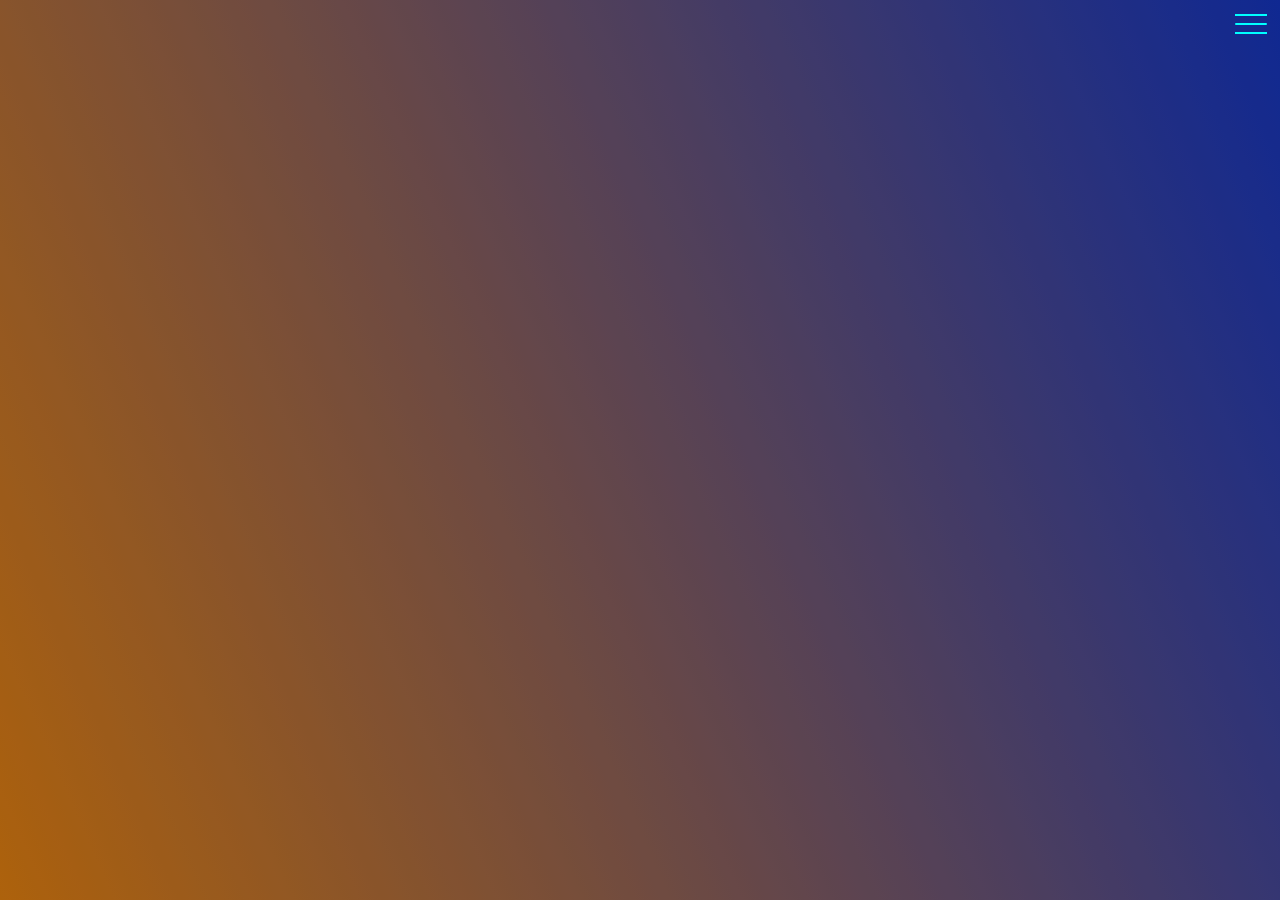
==== index.html @ e775efce "чистый сайт" ====
<!DOCTYPE html>
<html lang="en">

<head>
  <meta charset="UTF-8">
  <meta name="viewport" content="width=device-width, initial-scale=1.0">
  <title>Document</title>
  <link rel="stylesheet" href="css/style.css">
  <link rel="stylesheet" href="css/home.css">
  <script src="js/javascript.js" defer></script>
  <script src="js/jsHome.js" defer></script>
  <script src="js/gsap.min.js" dafer></script>
  <script src="js/ScrollTrigger.min.js"></script>
</head>

<body>
  <div class="container">
    <div class="burger">
      <div class="bar"></div>
    </div>

    <div class="healper-shadow">
      <div class="shadow one"></div>
      <div class="shadow two"></div>
    </div>

    <div class="screen" id="Home">
      <div class="main">
        <header class="header_one">
          <div class="header home">
            <div class="header__home">
              <h2 class="headerline-home">go surf</h2>
              <div class="travel-row">
                <div class="travel-row-low travel-row-low-1" id="North-Shore">
                  <div class="cicle cicle1" data-info="1">
                    <div class="info-point" id="1">
                      <h4 class="paragraph-wave-headerline">Information :</h4>
                      <div class="group-wave">
                        <div class="group-wave-img">
                          <div class="wave-img"></div>
                          <p class="paragraph-wave">9-7</p>
                        </div>
                        <div class="group-wave-img">
                          <div class="wave-img-water"></div>
                          <p class="paragraph-wave">+2.7</p>
                        </div>
                        <div class="group-wave-img">
                          <div class="wave-img-wind"></div>
                          <p class="paragraph-wave">4 SE</p>
                        </div>
                      </div>

                    </div>
                  </div>
                  <div class="cicle cicle2"></div>
                </div>

                <div class="travel-row-low travel-row-low-2" id="South-Shore">
                  <div class="cicle cicle1 cicle-rotate" data-info="2">
                    <div class="info-point" id="2">
                      <h4 class="paragraph-wave-headerline">Information :</h4>
                      <div class="group-wave">
                        <div class="group-wave-img">
                          <div class="wave-img"></div>
                          <p class="paragraph-wave">8-9</p>
                        </div>
                        <div class="group-wave-img">
                          <div class="wave-img-water"></div>
                          <p class="paragraph-wave">+4</p>
                        </div>
                        <div class="group-wave-img">
                          <div class="wave-img-wind"></div>
                          <p class="paragraph-wave">3 NE</p>
                        </div>
                      </div>
                    </div>
                  </div>
                  <div class="cicle cicle2"></div>
                </div>

                <div class="travel-row-low travel-row-low-3" id="West-Shore">
                  <div class="cicle cicle1 cicle-rotate" data-info="3">
                    <div class="info-point " id="3">
                      <h4 class="paragraph-wave-headerline">Information :</h4>
                      <div class="group-wave">
                        <div class="group-wave-img">
                          <div class="wave-img"></div>
                          <p class="paragraph-wave">10-11</p>
                        </div>
                        <div class="group-wave-img">
                          <div class="wave-img-water"></div>
                          <p class="paragraph-wave">+1.5</p>
                        </div>
                        <div class="group-wave-img">
                          <div class="wave-img-wind"></div>
                          <p class="paragraph-wave">8 S</p>
                        </div>
                      </div>
                    </div>
                  </div>
                  <div class="cicle cicle2"></div>
                </div>

                <div class="travel-row-low travel-row-low-4" id="East-Shore">
                  <div class="cicle cicle1" data-info="4">
                    <div class="info-point " id="4">
                      <h4 class="paragraph-wave-headerline">Information :</h4>
                      <div class="group-wave">
                        <div class="group-wave-img">
                          <div class="wave-img"></div>
                          <p class="paragraph-wave">4-5</p>
                        </div>
                        <div class="group-wave-img">
                          <div class="wave-img-water"></div>
                          <p class="paragraph-wave">+4.7</p>
                        </div>
                        <div class="group-wave-img">
                          <div class="wave-img-wind"></div>
                          <p class="paragraph-wave">5 WE</p>
                        </div>
                      </div>
                    </div>
                  </div>
                  <div class="cicle cicle2"></div>
                </div>

              </div>
              <div class="header__home-right">
                <div class="healper-header__home-rect-text">
                  <div class="header__home-rect">
                    <h2 class="header__home-rect-text">surf</h2>
                  </div>
                  <div class="header__home-rect2">
                    <h2 class="header__home-rect-text">Go</h2>
                  </div>
                </div>
                <nav class="header__home-nav">
                  <ul class="list-reset header__home-list">
                    <li class="header__home-item header__home-item-1">
                      <a class="header__home-item-link link_reset" href="">Surf</a>
                    </li>
                    <li class="header__home-item header__home-item-2">
                      <a class="header__home-item-link link_reset" href="">Travel</a>
                    </li>
                    <li class="header__home-item header__home-item-3">
                      <a class="header__home-item-link link_reset" href="">Sleep</a>
                    </li>
                  </ul>
                </nav>
                <time class="header__home-date">
                  <div class="date" id="date">
                    <div class="group-month-year" id="month-year">
                      <h3 class="year-titel">2024</h3>
                    </div>
                  </div>
                </time>
              </div>

              <div class="header__home-left">
                <div class="header__home-hederline">
                  <h5 class="header__headerlineH4-home">Surf</h5>
                  <div id="headerline-home"></div>
                  <h5 class="header__headerlineH4-home">Condition</h5>
                  <h5 class="header__headerline">Radical</h5>
                </div>
                <div class="header__home-link">
                  <nav class="header__home-nav-left">
                    <ul class="header__home-list-left list-reset">
                      <li class="header__home-item-left" data-li="North-Shore">
                        <p href="" class="header__home-item-p-index">01</p>
                        <p href="" class="header__home-item-p">North Shore</p>
                      </li>
                      <li class="header__home-item-left" data-li="South-Shore">
                        <p href="" class="header__home-item-p-index">02</p>
                        <p href="" class="header__home-item-p">South Shore</p>
                      </li>
                      <li class="header__home-item-left" data-li="West-Shore">
                        <p href="" class="header__home-item-p-index">03</p>
                        <p href="" class="header__home-item-p">West Shore</p>
                      </li>
                      <li class="header__home-item-left" data-li="East-Shore">
                        <p href="" class="header__home-item-p-index">04</p>
                        <p href="" class="header__home-item-p">East Shore</p>
                      </li>
                    </ul>
                  </nav>
                </div>

              </div>
            </div>
          </div>
        </header>
      </div>
      <div class="next-page">
        <div class="container-home">
          <h2>333</h2>
          <p>Lorem ipsum dolor sit amet consectetur, adipisicing elit. Accusamus nam quo dolorem sint ex repellat! Modi,
            voluptatum rem ipsa itaque adipisci vel minima, quisquam quidem tenetur reiciendis non soluta quis?</p>
        </div>
      </div>
    </div>

    <div class="screen" id="Winter">
      <div class="main">
        <header class="header_two">
          <div class="header">
            <div class="header__item">
              <h2 class="headerline">
                Winter
              </h2>
              <p class="paragraph">Lorem ipsum dolor sit amet consectetur adipisicing elit. Ad, tempore minus
                expedita
                facere fugit aspernatur voluptas vero laudantium nemo animi eveniet error illo omnis doloribus nobis
                modi ex laboriosam iste?</p>
              <button class="btn">Read more</button>
            </div>
          </div>
        </header>
      </div>
      <div class="next-page">
        <div class="2" data-x="Winter">
          <h2>222</h2>
          <p>Lorem ipsum dolor sit amet consectetur, adipisicing elit. Accusamus nam quo dolorem sint ex repellat! Modi,
            voluptatum rem ipsa itaque adipisci vel minima, quisquam quidem tenetur reiciendis non soluta quis?</p>
        </div>
      </div>
    </div>


    <div class="screen" id="Forest">
      <div class="main">
        <header class="header_three">
          <div class="header">
            <div class="header__item">
              <h2 class="headerline">
                home
              </h2>
              <p class="paragraph">Lorem ipsum dolor sit amet consectetur adipisicing elit. Ad, tempore minus
                expedita
                facere fugit aspernatur voluptas vero laudantium nemo animi eveniet error illo omnis doloribus nobis
                modi ex laboriosam iste?</p>
              <button class="btn">Read more</button>
            </div>
          </div>
        </header>
      </div>
      <div class="next-page">
        <div class="3" data-x="Forest">
          <h2>1111</h2>
          <p>Lorem ipsum dolor sit amet consectetur, adipisicing elit. Accusamus nam quo dolorem sint ex repellat! Modi,
            voluptatum rem ipsa itaque adipisci vel minima, quisquam quidem tenetur reiciendis non soluta quis?</p>
        </div>
      </div>
    </div>

    <div class="screen" id="Beach">
      <div class="main">
        <header class="header_four">
          <div class="header">
            <div class="header__item">
              <h2 class="headerline">
                home
              </h2>
              <p class="paragraph">Lorem ipsum dolor sit amet consectetur adipisicing elit. Ad, tempore minus
                expedita
                facere fugit aspernatur voluptas vero laudantium nemo animi eveniet error illo omnis doloribus nobis
                modi ex laboriosam iste?</p>
              <button class="btn">Read more</button>
            </div>
          </div>
        </header>
      </div>
      <div class="next-page">
        <div class="4" data-x="Beach">
          <h2>444444</h2>
          <p>Lorem ipsum dolor sit amet consectetur, adipisicing elit. Accusamus nam quo dolorem sint ex repellat! Modi,
            voluptatum rem ipsa itaque adipisci vel minima, quisquam quidem tenetur reiciendis non soluta quis?</p>
        </div>
      </div>
    </div>

    <nav class="nav__link">
      <ul class="link__list list-reset">
        <li class="link__list-item">
          <a class="link__list-link" data-link="Home" href="" style="--i: .1s">Home</a>
        </li>
        <li class="link__list-item">
          <a class="link__list-link" data-link="Winter" href="" style="--i: .15s">Winter</a>
        </li>
        <li class="link__list-item">
          <a class="link__list-link" data-link="Forest" href="" style="--i: .2s">Forest</a>
        </li>
        <li class="link__list-item">
          <a class="link__list-link" data-link="Beach" href="" style="--i: .3s">Beach</a>
        </li>
      </ul>
    </nav>
  </div>
</body>

</html>
---- css/style.css ----
* {
  padding: 0;
  margin: 0;
  box-sizing: border-box;
}



@font-face {
  font-family: outfit-c;
  src: url(../fonts/outfit-regular.woff2);
}

@font-face {
  font-family: "Montserrat";
  src: url("../fonts/Montserrat-Regular.woff2") format("woff2");
  src: url("../fonts/Montserrat-Regular.woff") format("woff");
  font-weight: 400;
  font-display: swap;
}

@font-face {
    font-family: "Montserrat";
    src: url("../fonts/Montserrat-SemiBold.woff2") format("woff2");
    src: url("../fonts/Montserrat-SemiBold.woff") format("woff");
    font-weight: 600;
    font-display: swap;
}

@font-face {
  font-family: "Montserrat";
  src: url("../fonts/Montserrat-Bold.woff2") format("woff2");
  src: url("../fonts/Montserrat-Bold.woff") format("woff");
  font-weight: 700;
  font-display: swap;
}

@font-face {
  font-family: "Montserrat";
  src: url("../fonts/Montserrat-ExtraBold.woff2") format("woff2");
  src: url("../fonts/Montserrat-ExtraBold.woff") format("woff");
  font-weight: 800;
  font-display: swap;
}

body {
  font-family: Montserrat;
  font-weight: 600;
}


.list-reset {
  list-style: none;
  padding: 0;
  margin: 0;
}

span {
  font-weight: 300;
}

.burger {
  position: absolute;
  right: 1%;
  top: 0;
  height: 3rem;
  width: 2rem;
  cursor: pointer;
  display: flex;
  align-items: center;
  justify-content: center;
  transition: 0.5s;
  z-index: 1000;
}

.bar {
  height: .1rem;
  width: 100%;
  border-radius: 2px;
  background-color: aqua;
  transition: .3s;
  position: relative;
}

.bar::after,
.bar::before {
  content: '';
  position: absolute;
  height: inherit;
  width: inherit;
  transition: 0.3s;
  background-color: aqua;
}


.bar::after {
  transform: translateY(9px);
}

.bar::before {
  transform: translateY(-9px);
}


/* тени */
.healper-shadow {
  position: relative;
}

.shadow {
  position: absolute;
  width: 100%;
  height: 100vh;
  top: 0;
  left: 0;
  transform-style: preserve-3d;
  transform-origin: left;
  transition: 0.5s;
  background-color: black;
}

.one {
  z-index: -10;
  opacity: .15;
}

.two {
  z-index: -20;
  opacity: .1;
}

/* next PAGE */
.next-page {
  width: 100%;
  height: 100vh;
}



/* PEGE */

.container {
  position: relative;
  margin: 0 auto;
  height: 100vh;
  width: 100%;
  transform-style: preserve-3d;
  background-blend-mode: screen;
  background: linear-gradient(66deg, #e38010, #1535bf);
  transition: 1s;
}

.main {
  position: relative;
  width: 100%;
  left: 0;
  z-index: 5;
  overflow: hidden;
  transform-origin: left;
  transform-style: preserve-3d;
  transition: 1s;
}

header {
  min-height: 100vh;
  width: 100%;
  position: relative;
}

header.header_one {
  background-repeat: no-repeat;
  background-size: cover;
  background-position: center center;
  background-image: url(../img/Surf_The_Wave.jpg);
}

header.header_two {
  background-color: blue;
}

header.header_three {
  background-color: white;
}

header.header_four {
  background-color: red;
}

.header {
  position: absolute;
  width: 100%;
  height: 100%;
  left: 0;
  top: 0;
  display: flex;
  justify-content: center;
  align-items: center;
  justify-content: center;
  background-color: rgba(43, 52, 59, 0.5);
}

.headerline {
  font-size: 2.7rem;
}

.btn {
  color: white;
  padding: 15px 10px;
  border: 1px solid wheat;
  border-radius: 10px;
  cursor: pointer;
  text-transform: uppercase;
  background-color: transparent;
}

/* список */

.link__list {
  position: absolute;
  right: 0;
  bottom: 0;
  width: 20%;
  height: 100%;
  display: flex;
  flex-direction: column;
  align-items: center;
  justify-content: center;
}

.link__list-link {
  text-decoration: none;
  font-size: 1.7rem;
  font-weight: 600;
  line-height: 400%;
  letter-spacing: 2px;
  z-index: 1;
  color: aquamarine;
  opacity: 0;
}



/* анимация !!!!!!!!! */
.activeBurger {
  transform: rotate(360deg);
  background-color: transparent;
}

.activeBurger::after {
  transform: translateY(0) (45deg);
}

.activeBurger::before {
  transform: translateY(0) (-45deg);
}

.activeMain {
  animation: main-animation 0.9s ease-out;
  cursor: pointer;
  transform: perspective(90vw) rotateY(20deg) translateZ(30vw) scale(0.5);
  z-index: 30;
}

.activeShadowOne {
  transform: perspective(90vw) rotateY(25deg) translateZ(20vw) scale(0.5);
}

.activeShadowTwo {
  transform: perspective(90vw) rotateY(25deg) translateZ(15vw) scale(0.5);
}

.linkActive {
  animation: appear 3s forwards ease var(--i);
}

/* hover !!!!!!! */
.hoverMain {
  transform: perspective(90vw) rotateY(20deg) translateZ(32vw) scale(0.5);
}

.hoverShadow {
  transform: perspective(90vw) rotateY(20deg) translateZ(25vw) scale(0.5);
}


/* key-frames */

@keyframes main-animation {
  from {
    transform: translate(0);
  }

  to {
    transform: perspective(90vw) rotateY(20deg) translateZ(30vw) scale(0.5);
  }
}

@keyframes appear {
  from {
    transform: translateY(-10px);
    opacity: 0;
  }

  to {
    transform: translateY(10px);
    opacity: 1;
  }
}
---- css/home.css ----
@font-face {
  font-family: outfit-c;
  src: url(../fonts/outfit-regular.woff2);
}

@font-face {
  font-family: "Montserrat";
  src: url("../fonts/Montserrat-Regular.woff2") format("woff2");
  src: url("../fonts/Montserrat-Regular.woff") format("woff");
  font-weight: 400;
  font-display: swap;
}

@font-face {
    font-family: "Montserrat";
    src: url("../fonts/Montserrat-SemiBold.woff2") format("woff2");
    src: url("../fonts/Montserrat-SemiBold.woff") format("woff");
    font-weight: 600;
    font-display: swap;
}

@font-face {
  font-family: "Montserrat";
  src: url("../fonts/Montserrat-Bold.woff2") format("woff2");
  src: url("../fonts/Montserrat-Bold.woff") format("woff");
  font-weight: 700;
  font-display: swap;
}

@font-face {
  font-family: "Montserrat";
  src: url("../fonts/Montserrat-ExtraBold.woff2") format("woff2");
  src: url("../fonts/Montserrat-ExtraBold.woff") format("woff");
  font-weight: 800;
  font-display: swap;
}


container-home {
  max-width: 1462px;
  margin: 0 auto;
}

.link_reset {
  text-decoration: none;
}

.home {
  background: radial-gradient(62.09% 62.09% at 42.87% 49.23%, rgba(34, 34, 34, 0.43) 0%, #0F0F0F 100%);
}


.headerline-home {
  position: absolute;
  left: 5%;
  top: 0;
  color: #FFF;
  width: 464px;
  font-size: 200px;
  font-style: normal;
  font-weight: 800;
  line-height: 156px;
  text-transform: uppercase;
  opacity: 0.2;
  z-index: 1000;
}

.header__home {
  width: 100%;
  height: 100%;
  color: white;
  display: flex;
  position: relative;
}

.travel-row {
  position: absolute;
  right: 0%;
  top: -5%;
  width: 1062px;
  height: 1265px;
  background-repeat: no-repeat;
  background-image: url(../img/Shape.svg);
}

.travel-row-low-1 {
  position: absolute;
  right: 30%;
  top: 7%;
  width: 203.202px;
  height: 234.583px;
  background-repeat: no-repeat;
  background-size: cover;
  background-image: url(../img/Path.svg);
  transition: 0.5s;
  opacity: 0;
}

.travel-row-low-2 {
  position: absolute;
  right: 12%;
  top: 19%;
  width: 203.202px;
  height: 234.583px;
  background-repeat: no-repeat;
  background-size: cover;
  background-image: url(../img/Path.svg);
  transform: rotate(37deg);
  transition: 0.5s;
  opacity: 0;
}

.travel-row-low-3 {
  position: absolute;
  right: 50%;
  top: 0%;
  width: 203.202px;
  height: 234.583px;
  background-repeat: no-repeat;
  background-size: cover;
  background-image: url(../img/Path.svg);
  transform: rotate(37deg);
  transition: 0.5s;
  opacity: 0;
}

.travel-row-low-4 {
  position: absolute;
  right: 42%;
  top: 4%;
  width: 203.202px;
  height: 234.583px;
  background-repeat: no-repeat;
  background-size: cover;
  background-image: url(../img/Path.svg);
  transition: 0.5s;
  opacity: 0;
}

.cicle {
  width: 13px;
  height: 13px;
  border-radius: 100%;
  background-color: #4AF6CD;
}

.cicle2 {
  position: absolute;
  right: 13%;
  top: 0%;
}

.cicle1 {
  position: absolute;
  right: 87%;
  top: 100%;
}

.cicle-rotate {
  transform: rotate(-37deg);
}

.info-point {
  width: 250px;
  position: absolute;
  left: 0%;
  bottom: 0%;
  padding: 20px 30px;
  border-radius: 15px;
  display: flex;
  flex-direction: column;
  justify-content: center;
  align-items: center;
  background-color: rgba(0, 0, 0, 0.6);
  transition: 0.5s;
  opacity: 0;
  z-index: -10;
}

.info-point-open {
  animation: openInfo .5s forwards ease;
  z-index: 20;
}

@keyframes openInfo {
  from {
    opacity: 0;
    transform: translate(0);
  }

  to {
    opacity: 1;
    transform: translateX(50px);
  }
}

.group-wave {
  display: flex;
  align-items: center;
  gap: 20px;
}

.group-wave-img {
  display: flex;
  align-items: center;
  justify-content: center;
  flex-direction: column;
}

.wave-img {
  display: flex;
  align-items: center;
  justify-content: center;
  width: 40px;
  height: 30px;
  background-repeat: no-repeat;
  background-position: center;
  background-size: cover;
  background-image: url(../img/SurfWave.svg);
}

.wave-img-water {
  display: flex;
  align-items: center;
  justify-content: center;
  width: 40px;
  height: 30px;
  background-size: contain;
  background-repeat: no-repeat;
  background-position: center;
  background-image: url(../img/Water.svg);
}

.wave-img-wind {
  display: flex;
  align-items: center;
  justify-content: center;
  width: 40px;
  height: 30px;
  background-size: contain;
  background-repeat: no-repeat;
  background-position: center;
  background-image: url(../img/Wind.svg);
}

.paragraph-wave {
  color: #FFF;
  text-align: center;
  font-size: 16px;
  font-style: normal;
  font-weight: 800;
  line-height: 23px;
}

.paragraph-wave-headerline {
  width: 100%;
  margin-bottom: 10px;
  color: #FFF;
  text-align: center;
  font-size: 24px;
  font-style: normal;
  font-weight: 800;
  line-height: 23px;
}


.header__home-right {
  display: flex;
  padding: 0 0 47px 0;
  width: 10%;
  flex-direction: column;
  position: relative;
  border-right: 1px solid rgba(255, 255, 255, 0.43);
}

.header__home-left {
  display: flex;
  padding: 0 80px 47px 0;
  flex-direction: column;
  justify-content: end;
  width: 90%;
}

/* rigth */

.healper-header__home-rect-text {
  width: 100%;
  overflow: hidden;
  margin-bottom: auto;
}

.header__home-rect {
  display: flex;
  margin-bottom: 20px;
  align-items: center;
  width: 100%;
  height: 180px;
  background-color: #4AF6CD;
  display: flex;
  align-items: center;
  justify-content: center;
}

.header__home-rect-text {
  color: #FFF;
  font-size: 60px;
  font-style: normal;
  font-weight: 800;
  text-transform: uppercase;
  transform: rotate(-90deg);
}

.header__home-rect2 {
  display: flex;
  align-items: center;
  width: 100%;
  height: 110px;
  display: flex;
  align-items: center;
  justify-content: center;
}

.header__home-list {
  display: flex;
  flex-direction: column;
  align-items: center;
  gap: 37px;
  margin-bottom: 82px;
}

.header__home-item {
  display: flex;
  align-items: center;
  justify-content: center;
  padding: 56px 0 0 0;
  width: 100%;
  background-position: 42% 0%;
  background-repeat: no-repeat;
  background-size: 59px 46px;
  background-image: url(../img/Surf.svg);
}

.header__home-item {
  display: flex;
  align-items: center;
  justify-content: center;
  padding: 56px 0 0 0;
  width: 100%;
}

.header__home-item-1 {
  background-image: url(../img/Surf.svg);
  background-position: 42% 0%;
  background-repeat: no-repeat;
  background-size: 59px 46px;
}

.header__home-item-2 {
  background-image: url(../img/Travel.svg);
  background-position: 50% 0%;
  background-repeat: no-repeat;
  background-size: 59px 46px;
}

.header__home-item-3 {
  background-image: url(../img/Camp.svg);
  background-position: 50% 0%;
  background-repeat: no-repeat;
  background-size: 59px 46px;
}


.header__home-item-link {
  color: #FFF;
  font-size: 12px;
  font-style: normal;
  font-weight: 500;
  line-height: 14px;
}

.header__home-date {
  display: flex;
  width: 100%;
  justify-content: center;
}

.date {
  display: flex;
  flex-direction: column-reverse;
  align-items: center;
}

.day-titel {
  color: #FFF;
  font-size: 72px;
  font-style: normal;
  font-weight: 800;
  line-height: 64px;
  /* 88.889% */
  text-transform: uppercase;
}

.group-month-year {
  display: flex;
  flex-direction: row-reverse;
}

.month-titel {
  color: #FFF;
  font-size: 16px;
  font-style: normal;
  font-weight: 300;
  line-height: 19px;
  padding-right: 4px;
  border-right: 1px solid #FFF;
}

.month-titel::first-letter {
  text-transform: uppercase;
}

.year-titel {
  color: #FFF;
  font-size: 16px;
  font-style: normal;
  font-weight: 300;
  line-height: 19px;
  padding-left: 4px;
}








.header__headerlineH4-home {
  color: #FFF;
  text-align: right;
  font-size: 22px;
  font-style: normal;
  font-weight: 400;
  line-height: 32px;
  letter-spacing: 7.333px;
  text-transform: uppercase;
  opacity: 0.5;
}

.header__headerline-home {
  color: #FFF;
  text-align: right;
  font-size: 80px;
  font-style: normal;
  font-weight: 800;
  line-height: 86px;
  /* 107.5% */
  text-transform: uppercase;
}

.header__headerline {
  color: #FFF;
  text-align: right;
  font-size: 40px;
  font-style: normal;
  font-weight: 800;
  line-height: 86px;
  /* 215% */
  text-transform: uppercase;
  margin-bottom: 80px;
}

.header__home-list-left {
  display: flex;
  justify-content: end;
  gap: 40px;
}

.header__home-item-left {
  position: relative;
  display: flex;
  align-items: center;
  max-width: 200px;
  width: 100%;
  z-index: 10;
  transition: 1s;
  opacity: 0;
}

.header__home-item-left::before {
  content: '';
  position: absolute;
  top: -50%;
  width: 100%;
  height: 4px;
  transition: 0.5s;
  background-color: #FFF;
}


.header__home-item-p-index {
  margin-right: auto;
  color: #FFF;
  font-size: 24px;
  font-style: normal;
  font-weight: 800;
  line-height: 34px;
  text-transform: uppercase;
}

.header__home-item-p {
  color: #FFF;
  text-align: right;
  font-size: 16px;
  font-style: normal;
  font-weight: 300;
  line-height: 19px;
}

/* hover */

.header__home-item-left:hover::before {
  top: -60%;
  background-color: rgba(255, 255, 255, 0.7);
}


/* линия */
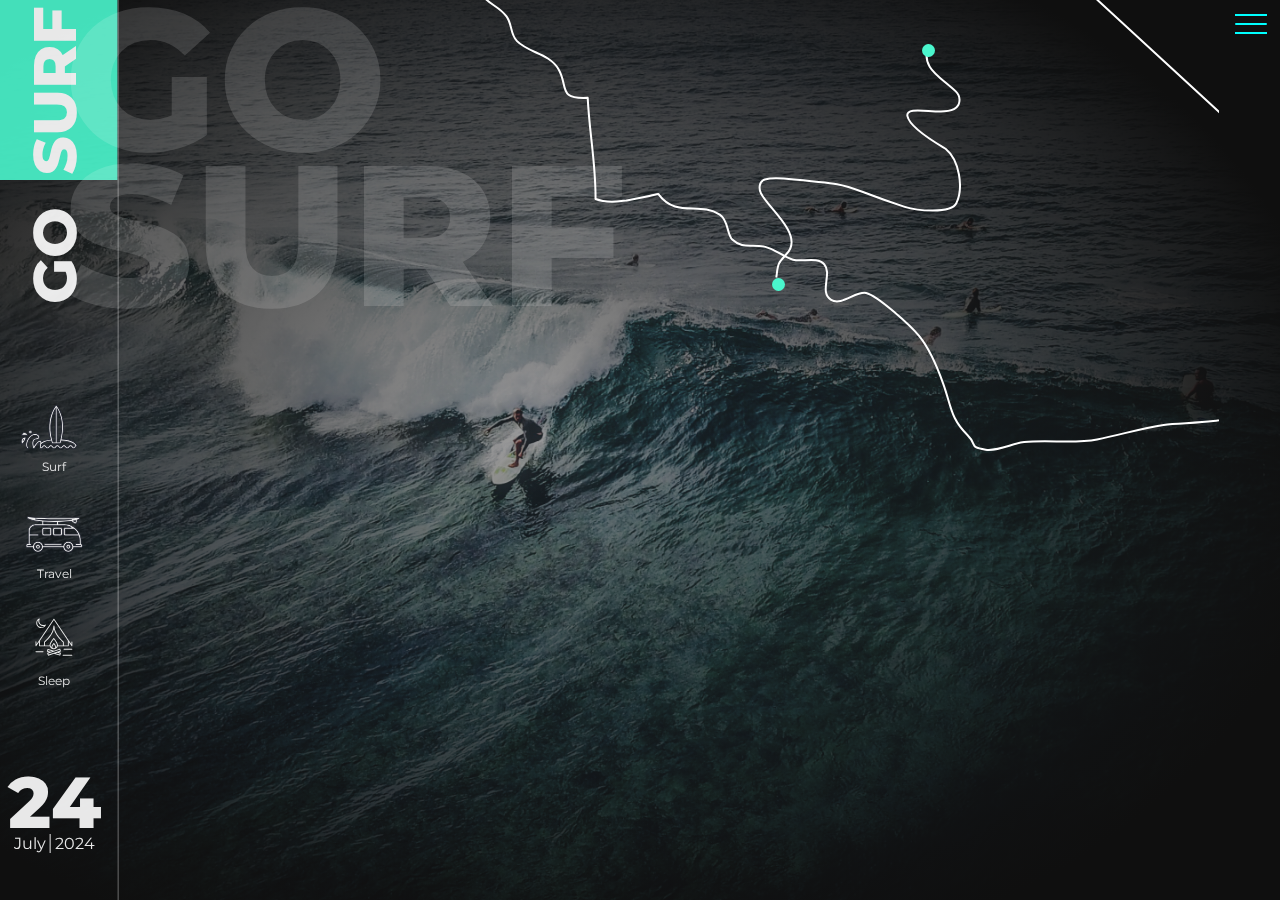
==== commit 8b2d2a0a: "работал над 2 страницей, + parallax эфект + hover эфект + убран баг связанный с меню" ====
--- a/index.html
+++ b/index.html
@@ -5,12 +5,16 @@
   <meta charset="UTF-8">
   <meta name="viewport" content="width=device-width, initial-scale=1.0">
   <title>Document</title>
+
+  <script src="libs/gsap/gsap.min.js" defer></script>
+  <script src="libs/gsap/ScrollTrigger.min.js" defer></script>
+  <script src="libs/gsap/ScrollSmoother.min.js" defer></script>
+
   <link rel="stylesheet" href="css/style.css">
   <link rel="stylesheet" href="css/home.css">
   <script src="js/javascript.js" defer></script>
   <script src="js/jsHome.js" defer></script>
-  <script src="js/gsap.min.js" dafer></script>
-  <script src="js/ScrollTrigger.min.js"></script>
+
 </head>
 
 <body>
@@ -193,92 +197,9 @@
       </div>
       <div class="next-page">
         <div class="container-home">
-          <h2>333</h2>
-          <p>Lorem ipsum dolor sit amet consectetur, adipisicing elit. Accusamus nam quo dolorem sint ex repellat! Modi,
-            voluptatum rem ipsa itaque adipisci vel minima, quisquam quidem tenetur reiciendis non soluta quis?</p>
         </div>
       </div>
     </div>
-
-    <div class="screen" id="Winter">
-      <div class="main">
-        <header class="header_two">
-          <div class="header">
-            <div class="header__item">
-              <h2 class="headerline">
-                Winter
-              </h2>
-              <p class="paragraph">Lorem ipsum dolor sit amet consectetur adipisicing elit. Ad, tempore minus
-                expedita
-                facere fugit aspernatur voluptas vero laudantium nemo animi eveniet error illo omnis doloribus nobis
-                modi ex laboriosam iste?</p>
-              <button class="btn">Read more</button>
-            </div>
-          </div>
-        </header>
-      </div>
-      <div class="next-page">
-        <div class="2" data-x="Winter">
-          <h2>222</h2>
-          <p>Lorem ipsum dolor sit amet consectetur, adipisicing elit. Accusamus nam quo dolorem sint ex repellat! Modi,
-            voluptatum rem ipsa itaque adipisci vel minima, quisquam quidem tenetur reiciendis non soluta quis?</p>
-        </div>
-      </div>
-    </div>
-
-
-    <div class="screen" id="Forest">
-      <div class="main">
-        <header class="header_three">
-          <div class="header">
-            <div class="header__item">
-              <h2 class="headerline">
-                home
-              </h2>
-              <p class="paragraph">Lorem ipsum dolor sit amet consectetur adipisicing elit. Ad, tempore minus
-                expedita
-                facere fugit aspernatur voluptas vero laudantium nemo animi eveniet error illo omnis doloribus nobis
-                modi ex laboriosam iste?</p>
-              <button class="btn">Read more</button>
-            </div>
-          </div>
-        </header>
-      </div>
-      <div class="next-page">
-        <div class="3" data-x="Forest">
-          <h2>1111</h2>
-          <p>Lorem ipsum dolor sit amet consectetur, adipisicing elit. Accusamus nam quo dolorem sint ex repellat! Modi,
-            voluptatum rem ipsa itaque adipisci vel minima, quisquam quidem tenetur reiciendis non soluta quis?</p>
-        </div>
-      </div>
-    </div>
-
-    <div class="screen" id="Beach">
-      <div class="main">
-        <header class="header_four">
-          <div class="header">
-            <div class="header__item">
-              <h2 class="headerline">
-                home
-              </h2>
-              <p class="paragraph">Lorem ipsum dolor sit amet consectetur adipisicing elit. Ad, tempore minus
-                expedita
-                facere fugit aspernatur voluptas vero laudantium nemo animi eveniet error illo omnis doloribus nobis
-                modi ex laboriosam iste?</p>
-              <button class="btn">Read more</button>
-            </div>
-          </div>
-        </header>
-      </div>
-      <div class="next-page">
-        <div class="4" data-x="Beach">
-          <h2>444444</h2>
-          <p>Lorem ipsum dolor sit amet consectetur, adipisicing elit. Accusamus nam quo dolorem sint ex repellat! Modi,
-            voluptatum rem ipsa itaque adipisci vel minima, quisquam quidem tenetur reiciendis non soluta quis?</p>
-        </div>
-      </div>
-    </div>
-
     <nav class="nav__link">
       <ul class="link__list list-reset">
         <li class="link__list-item">
--- a/css/style.css
+++ b/css/style.css
@@ -130,14 +130,9 @@
 }
 
 /* next PAGE */
-.next-page {
-  width: 100%;
-  height: 100vh;
-}
-
-
 
 /* PEGE */
+
 
 .container {
   position: relative;
@@ -172,18 +167,6 @@
   background-size: cover;
   background-position: center center;
   background-image: url(../img/Surf_The_Wave.jpg);
-}
-
-header.header_two {
-  background-color: blue;
-}
-
-header.header_three {
-  background-color: white;
-}
-
-header.header_four {
-  background-color: red;
 }
 
 .header {
@@ -238,6 +221,11 @@
   opacity: 0;
 }
 
+.disabled {
+  opacity: 0.6;
+  pointer-events: none;
+}
+
 
 
 /* анимация !!!!!!!!! */
@@ -282,6 +270,10 @@
   transform: perspective(90vw) rotateY(20deg) translateZ(25vw) scale(0.5);
 }
 
+.mainLeave {
+  animation: leave 3s ease-out forwards;
+}
+
 
 /* key-frames */
 
@@ -306,3 +298,12 @@
     opacity: 1;
   }
 }
+
+@keyframes leave {
+  from {
+    opacity: 1;
+  }
+  to {
+    opacity: 0;
+  }
+}
--- a/css/home.css
+++ b/css/home.css
@@ -528,3 +528,22 @@
 /* линия */
 
 
+.container-home {
+  display: flex;
+  flex-shrink: 0;
+  flex-wrap: wrap;
+  width: 100%;
+  height: 100%;
+}
+
+.next-page-cicle {
+  display: flex;
+}
+
+.cicleMap {
+  display: flex;
+  width: 24px;
+  height: 24px;
+  border-radius: 100%;
+  background-color: #0F0F0F;
+}
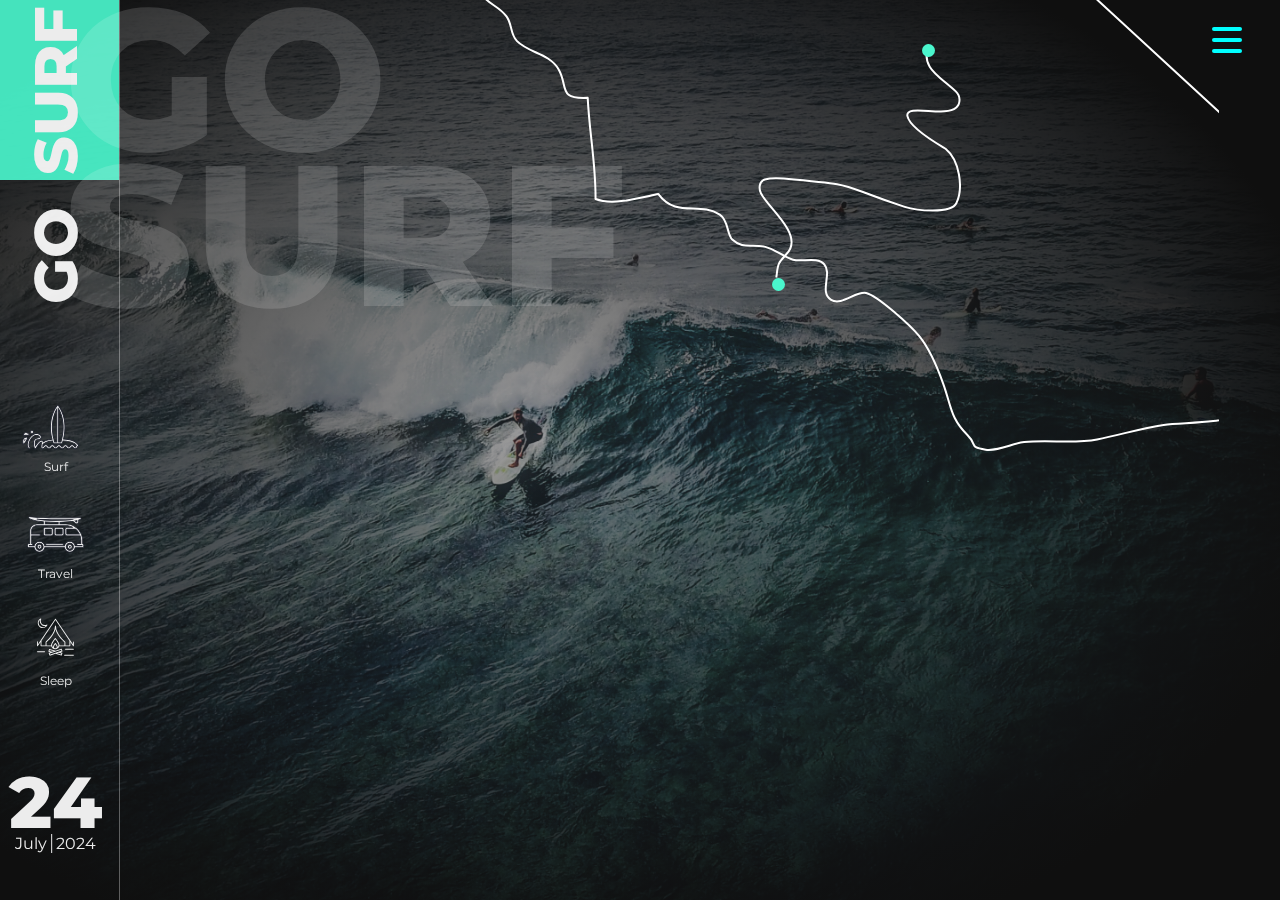
==== commit 2737631e: "+ Доделал плавный переход + В secondHome добавил function LogicsForSwiperEffect, для SwiperEffect" ====
--- a/index.html
+++ b/index.html
@@ -19,8 +19,8 @@
 
 <body>
   <div class="container">
-    <div class="burger">
-      <div class="bar"></div>
+    <div class="burger-mountain" style="--position-burger: 0%">
+      <span class="row-burger"></span>
     </div>
 
     <div class="healper-shadow">
@@ -209,10 +209,10 @@
           <a class="link__list-link" data-link="Winter" href="" style="--i: .15s">Winter</a>
         </li>
         <li class="link__list-item">
-          <a class="link__list-link" data-link="Forest" href="" style="--i: .2s">Forest</a>
-        </li>
-        <li class="link__list-item">
-          <a class="link__list-link" data-link="Beach" href="" style="--i: .3s">Beach</a>
+          <a class="link__list-link disabled" data-link="Forest" href="" style="--i: .2s">Forest</a>
+        </li>
+        <li class="link__list-item">
+          <a class="link__list-link disabled" data-link="Beach" href="" style="--i: .3s">Beach</a>
         </li>
       </ul>
     </nav>
--- a/css/style.css
+++ b/css/style.css
@@ -59,49 +59,52 @@
   font-weight: 300;
 }
 
-.burger {
-  position: absolute;
-  right: 1%;
-  top: 0;
-  height: 3rem;
-  width: 2rem;
-  cursor: pointer;
-  display: flex;
-  align-items: center;
+
+.burger-mountain {
+  position: absolute;
+  right: 3%;
+  top: 3%;
   justify-content: center;
-  transition: 0.5s;
-  z-index: 1000;
-}
-
-.bar {
-  height: .1rem;
-  width: 100%;
-  border-radius: 2px;
+  width: 30px;
+  height: 26px;
+  overflow: hidden;
+  z-index: 10;
+  transition: 0.5s ease;
+}
+
+.row-burger {
+  position: absolute;
+  top: 50%;
+  left: 0;
+  transform: translateY(-50%);
+  width: 100%;
+  height: 4px;
+  border-radius: 15px;
   background-color: aqua;
-  transition: .3s;
-  position: relative;
-}
-
-.bar::after,
-.bar::before {
+}
+
+.burger-mountain:after, .burger-mountain::before{
   content: '';
-  position: absolute;
-  height: inherit;
-  width: inherit;
-  transition: 0.3s;
+  width: 100%;
+  height: 4px;
+  border-radius: 15px;
   background-color: aqua;
-}
-
-
-.bar::after {
-  transform: translateY(9px);
-}
-
-.bar::before {
-  transform: translateY(-9px);
-}
-
-
+  transition: 0.5s ease;
+}
+
+.burger-mountain::after {
+  position: absolute;
+  top: 0%;
+  right: var(--position-burger);
+  transition: 0.5s ease;
+}
+
+.burger-mountain::before {
+  position: absolute;
+  top: 100%;
+  left: var(--position-burger);
+  transform: translateY(-100%);
+}
 /* тени */
 .healper-shadow {
   position: relative;
@@ -208,6 +211,7 @@
   flex-direction: column;
   align-items: center;
   justify-content: center;
+  z-index: 3;
 }
 
 .link__list-link {
@@ -216,13 +220,11 @@
   font-weight: 600;
   line-height: 400%;
   letter-spacing: 2px;
-  z-index: 1;
   color: aquamarine;
-  opacity: 0;
 }
 
 .disabled {
-  opacity: 0.6;
+  opacity: 0.3;
   pointer-events: none;
 }
 
